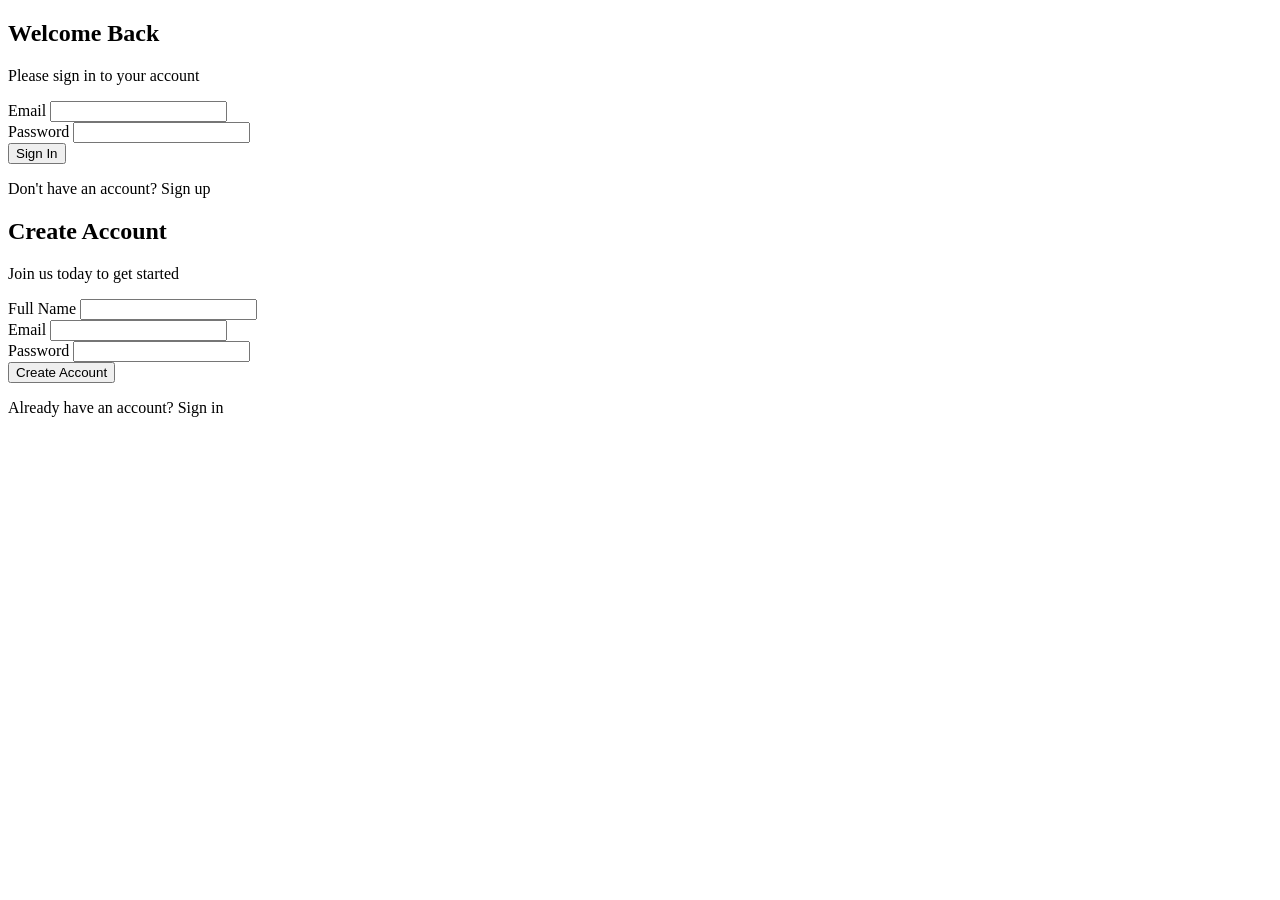
==== ailogi.html @ b7adf4d8 "Add files via upload" ====
<!-- <!DOCTYPE html>
<html lang="en">
<head>
    <meta charset="UTF-8">
    <meta name="viewport" content="width=device-width, initial-scale=1.0">
    <title>Login page</title>
    <script src="https://code.jquery.com/jquery-3.6.0.min.js"></script>
    <style>
        .login-form {
            width: 300px;
            margin: 100px auto;
            padding: 30px;
            border: 1px solid #ccc;
            border-radius: 5px;
            box-shadow: 0 0 10px rgba(0, 0, 0, 0.1);
            display: flex;
            justify-content: center;
            align-items: center;
        }
        
    </style>
</head>
<body>
    <div class="login-form">
        <div class="logo">
            <img src="logo.png" alt="Logo" width="100">
        </div>
        <h2>Login</h2>
        <form>
            <input type="text" placeholder="Username" required>
            <input type="password" placeholder="Password" required>
            <button type="submit">Login</button>
        </form>

    </div>

    
    
</body>
</html> -->
<!DOCTYPE html>
<html lang="en">
<head>
  <meta charset="UTF-8">
  <meta name="viewport" content="width=device-width, initial-scale=1.0">
  <title>Professional Authentication</title>
  <link rel="stylesheet" href="style.css">
</head>
<body>

  <div class="auth-container">
    <div class="auth-card">
      
      <!-- Error Message Banner -->
      <div id="error-message" class="error-banner hidden"></div>

      <!-- LOGIN FORM -->
      <form id="login-form" class="auth-form active">
        <h2>Welcome Back</h2>
        <p class="subtitle">Please sign in to your account</p>

        <div class="input-group">
          <label for="login-email">Email</label>
          <input type="email" id="login-email" required>
        </div>

        <div class="input-group">
          <label for="login-password">Password</label>
          <input type="password" id="login-password" required>
        </div>

        <button type="submit" class="submit-btn">Sign In</button>
        
        <p class="toggle-text">
          Don't have an account? <span class="toggle-link" id="go-to-signup">Sign up</span>
        </p>
      </form>

      <!-- SIGNUP FORM -->
      <form id="signup-form" class="auth-form hidden">
        <h2>Create Account</h2>
        <p class="subtitle">Join us today to get started</p>

        <div class="input-group">
          <label for="signup-name">Full Name</label>
          <input type="text" id="signup-name" required>
        </div>

        <div class="input-group">
          <label for="signup-email">Email</label>
          <input type="email" id="signup-email" required>
        </div>

        <div class="input-group">
          <label for="signup-password">Password</label>
          <input type="password" id="signup-password" required>
        </div>

        <button type="submit" class="submit-btn">Create Account</button>
        
        <p class="toggle-text">
          Already have an account? <span class="toggle-link" id="go-to-login">Sign in</span>
        </p>
      </form>

    </div>
  </div>

  <script src="script.js"></script>
</body>
</html>
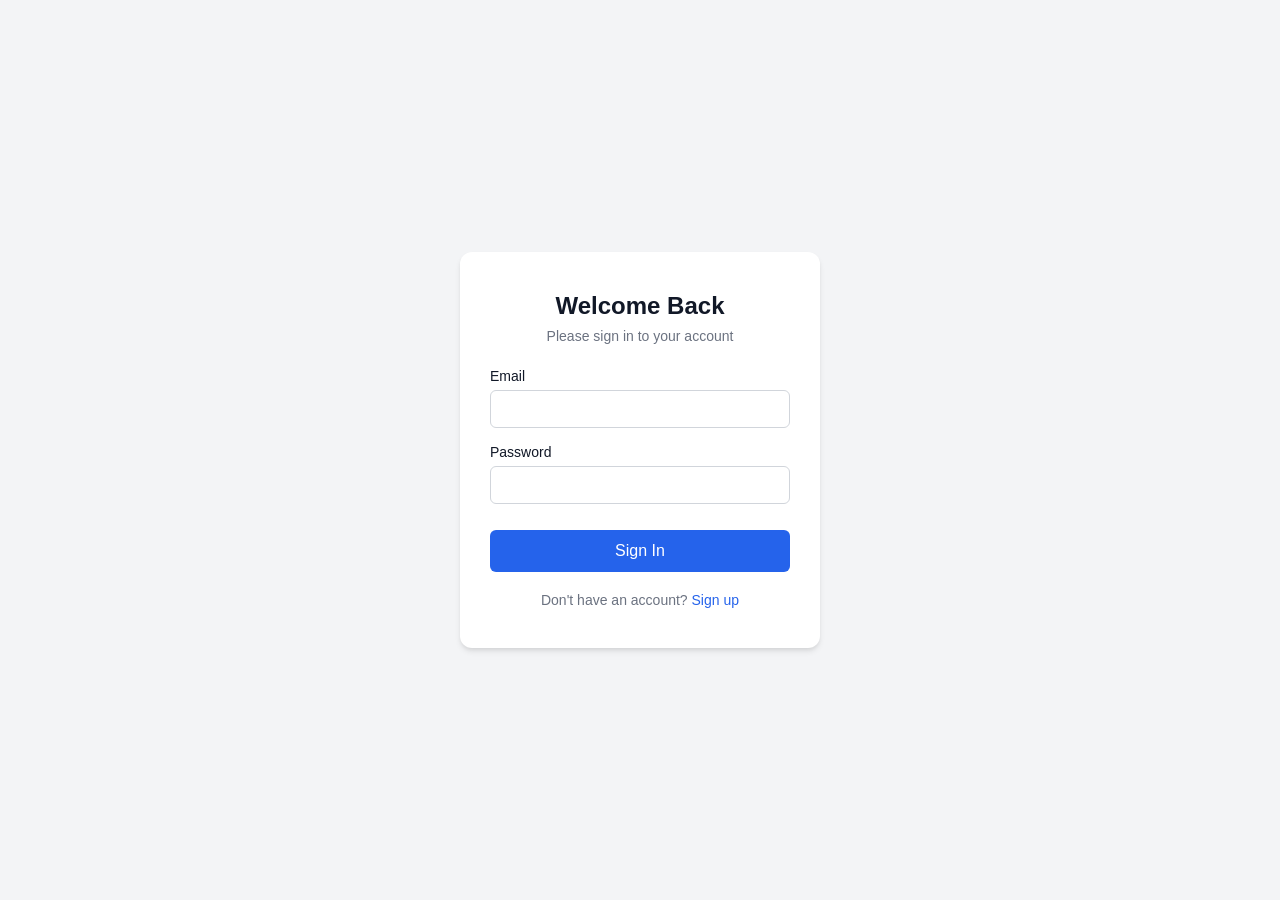
==== commit 3b94cf50: "Update project files" ====
--- a/ailogi.html
+++ b/ailogi.html
@@ -1,50 +1,146 @@
-<!-- <!DOCTYPE html>
-<html lang="en">
-<head>
-    <meta charset="UTF-8">
-    <meta name="viewport" content="width=device-width, initial-scale=1.0">
-    <title>Login page</title>
-    <script src="https://code.jquery.com/jquery-3.6.0.min.js"></script>
-    <style>
-        .login-form {
-            width: 300px;
-            margin: 100px auto;
-            padding: 30px;
-            border: 1px solid #ccc;
-            border-radius: 5px;
-            box-shadow: 0 0 10px rgba(0, 0, 0, 0.1);
-            display: flex;
-            justify-content: center;
-            align-items: center;
-        }
-        
-    </style>
-</head>
-<body>
-    <div class="login-form">
-        <div class="logo">
-            <img src="logo.png" alt="Logo" width="100">
-        </div>
-        <h2>Login</h2>
-        <form>
-            <input type="text" placeholder="Username" required>
-            <input type="password" placeholder="Password" required>
-            <button type="submit">Login</button>
-        </form>
-
-    </div>
-
-    
-    
-</body>
-</html> -->
 <!DOCTYPE html>
 <html lang="en">
 <head>
   <meta charset="UTF-8">
   <meta name="viewport" content="width=device-width, initial-scale=1.0">
-  <title>Professional Authentication</title>
-  <link rel="stylesheet" href="style.css">
+  <title>Professional Authentication</title><style>
+
+    :root {
+  --primary-color: #2563eb;
+  --primary-hover: #1d4ed8;
+  --bg-color: #f3f4f6;
+  --card-bg: #ffffff;
+  --text-main: #111827;
+  --text-muted: #6b7280;
+  --border-color: #d1d5db;
+  --error-bg: #fee2e2;
+  --error-text: #b91c1c;
+}
+
+* {
+  box-sizing: border-box;
+  margin: 0;
+  padding: 0;
+  font-family: -apple-system, BlinkMacSystemFont, "Segoe UI", Roboto, Helvetica, Arial, sans-serif;
+}
+
+body {
+  background-color: var(--bg-color);
+  display: flex;
+  justify-content: center;
+  align-items: center;
+  min-height: 100vh;
+}
+
+.auth-container {
+  width: 100%;
+  max-width: 400px;
+  padding: 20px;
+}
+
+.auth-card {
+  background-color: var(--card-bg);
+  padding: 40px 30px;
+  border-radius: 12px;
+  box-shadow: 0 4px 6px -1px rgba(0, 0, 0, 0.1), 0 2px 4px -1px rgba(0, 0, 0, 0.06);
+}
+
+h2 {
+  color: var(--text-main);
+  font-size: 24px;
+  margin-bottom: 8px;
+  text-align: center;
+}
+
+.subtitle {
+  color: var(--text-muted);
+  text-align: center;
+  margin-bottom: 24px;
+  font-size: 14px;
+}
+
+.input-group {
+  margin-bottom: 16px;
+}
+
+.input-group label {
+  display: block;
+  margin-bottom: 6px;
+  color: var(--text-main);
+  font-size: 14px;
+  font-weight: 500;
+}
+
+.input-group input {
+  width: 100%;
+  padding: 10px 12px;
+  border: 1px solid var(--border-color);
+  border-radius: 6px;
+  font-size: 14px;
+  transition: border-color 0.2s;
+}
+
+.input-group input:focus {
+  outline: none;
+  border-color: var(--primary-color);
+  box-shadow: 0 0 0 3px rgba(37, 99, 235, 0.1);
+}
+
+.submit-btn {
+  width: 100%;
+  padding: 12px;
+  background-color: var(--primary-color);
+  color: white;
+  border: none;
+  border-radius: 6px;
+  font-size: 16px;
+  font-weight: 500;
+  cursor: pointer;
+  transition: background-color 0.2s;
+  margin-top: 10px;
+}
+
+.submit-btn:hover {
+  background-color: var(--primary-hover);
+}
+
+.toggle-text {
+  text-align: center;
+  margin-top: 20px;
+  font-size: 14px;
+  color: var(--text-muted);
+}
+
+.toggle-link {
+  color: var(--primary-color);
+  font-weight: 500;
+  cursor: pointer;
+}
+
+.toggle-link:hover {
+  text-decoration: underline;
+}
+
+/* Visibility Classes */
+.auth-form.hidden {
+  display: none;
+}
+
+.error-banner {
+  background-color: var(--error-bg);
+  color: var(--error-text);
+  padding: 10px;
+  border-radius: 6px;
+  font-size: 14px;
+  text-align: center;
+  margin-bottom: 20px;
+}
+
+.error-banner.hidden {
+  display: none;
+}
+  </style>
+  <!-- <link rel="stylesheet" href="style.css"> -->
 </head>
 <body>
 
@@ -105,7 +201,77 @@
 
     </div>
   </div>
-
-  <script src="script.js"></script>
+ <script>
+   document.addEventListener('DOMContentLoaded', () => {
+  const loginForm = document.getElementById('login-form');
+  const signupForm = document.getElementById('signup-form');
+  const goToSignup = document.getElementById('go-to-signup');
+  const goToLogin = document.getElementById('go-to-login');
+  const errorBanner = document.getElementById('error-message');
+
+  // Helper function to show errors
+  function showError(message) {
+    errorBanner.textContent = message;
+    errorBanner.classList.remove('hidden');
+  }
+
+  function hideError() {
+    errorBanner.textContent = '';
+    errorBanner.classList.add('hidden');
+  }
+
+  // Toggle to Signup
+  goToSignup.addEventListener('click', () => {
+    hideError();
+    loginForm.classList.add('hidden');
+    signupForm.classList.remove('hidden');
+  });
+
+  // Toggle to Login
+  goToLogin.addEventListener('click', () => {
+    hideError();
+    signupForm.classList.add('hidden');
+    loginForm.classList.remove('hidden');
+  });
+
+  // Handle Login Submit
+  loginForm.addEventListener('submit', (e) => {
+    e.preventDefault();
+    hideError();
+    
+    const email = document.getElementById('login-email').value;
+    const password = document.getElementById('login-password').value;
+
+    if (password.length < 8) {
+      showError('Password must be at least 8 characters.');
+      return;
+    }
+
+    // Replace this with your actual login logic
+    console.log('Logging in with:', email);
+    alert('Login simulation successful!');
+  });
+
+  // Handle Signup Submit
+  signupForm.addEventListener('submit', (e) => {
+    e.preventDefault();
+    hideError();
+    
+    const name = document.getElementById('signup-name').value;
+    const email = document.getElementById('signup-email').value;
+    const password = document.getElementById('signup-password').value;
+
+    if (password.length < 8) {
+      showError('Password must be at least 8 characters.');
+      return;
+    }
+
+    // Replace this with your actual signup logic
+    console.log('Creating account for:', name, email);
+    alert('Signup simulation successful!');
+  });
+});
+ </script>
+  <!-- <script src="script.js"></script> -->
 </body>
 </html>
